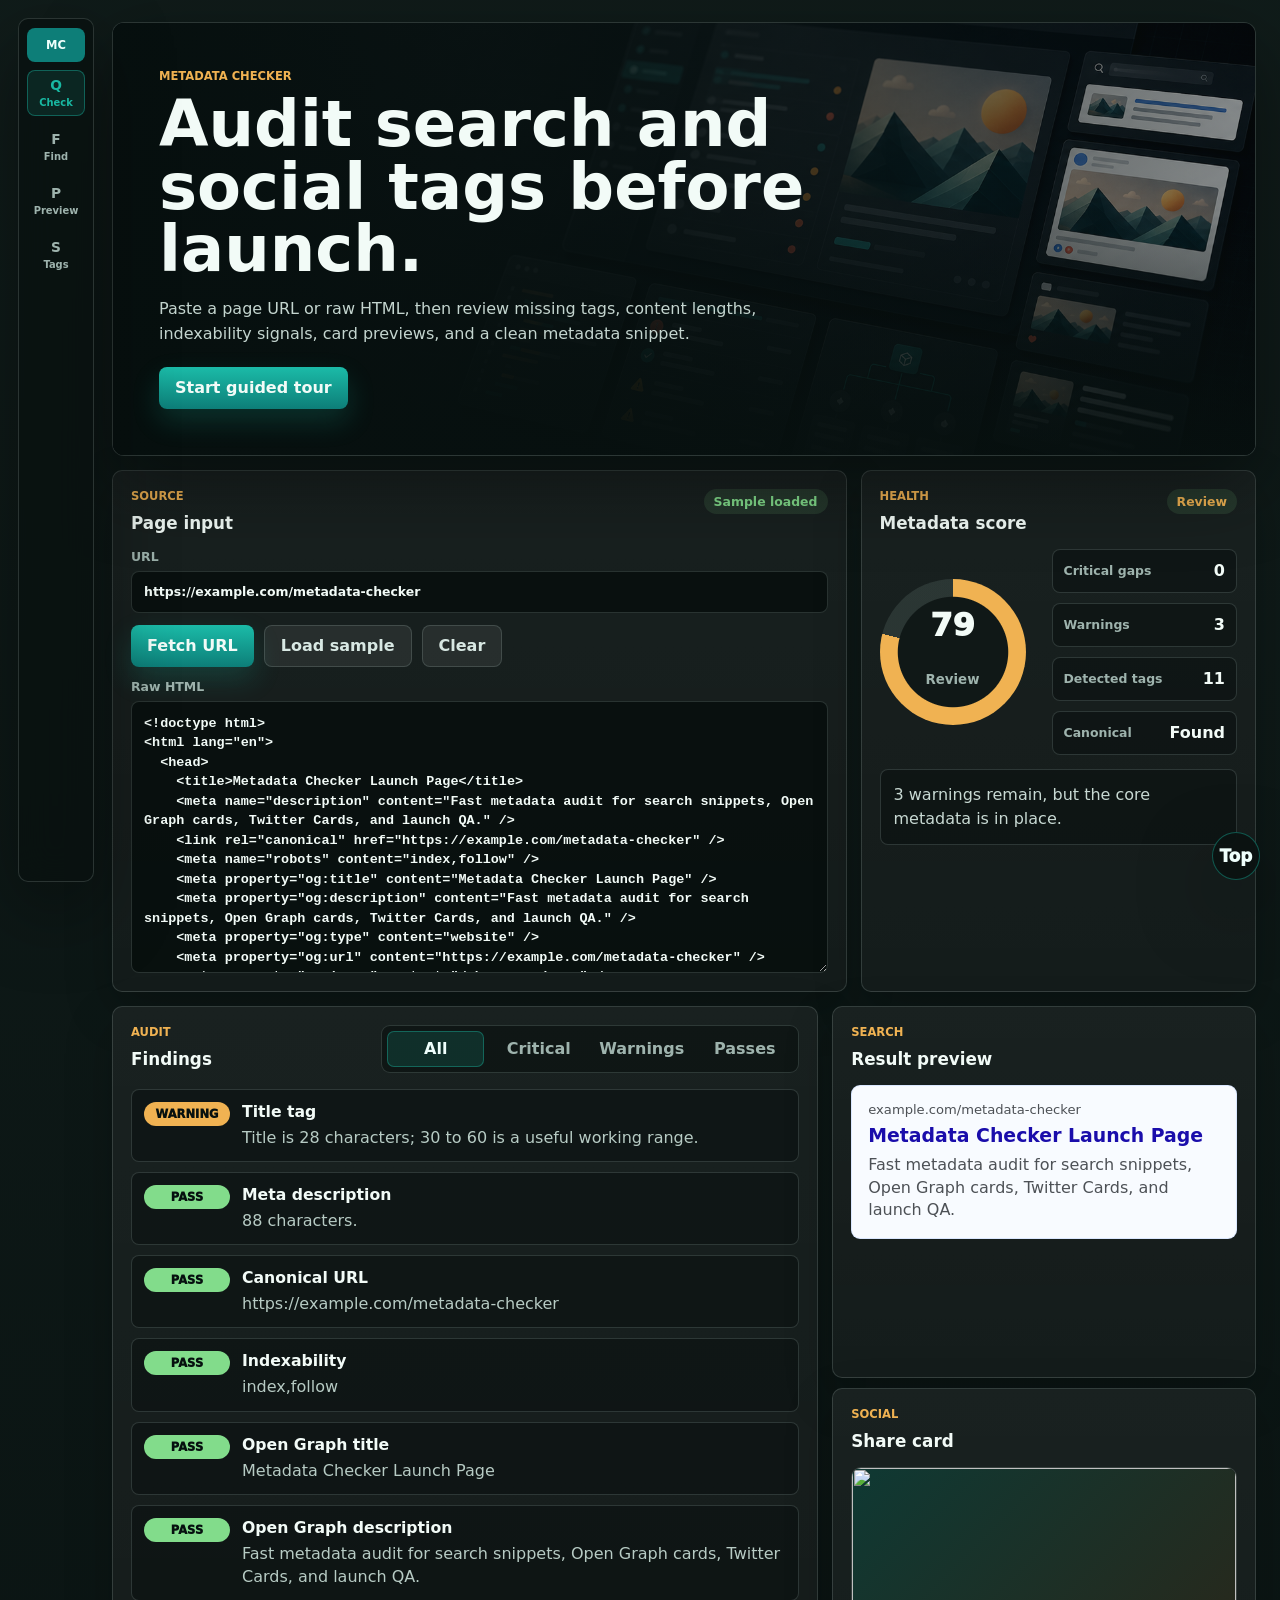
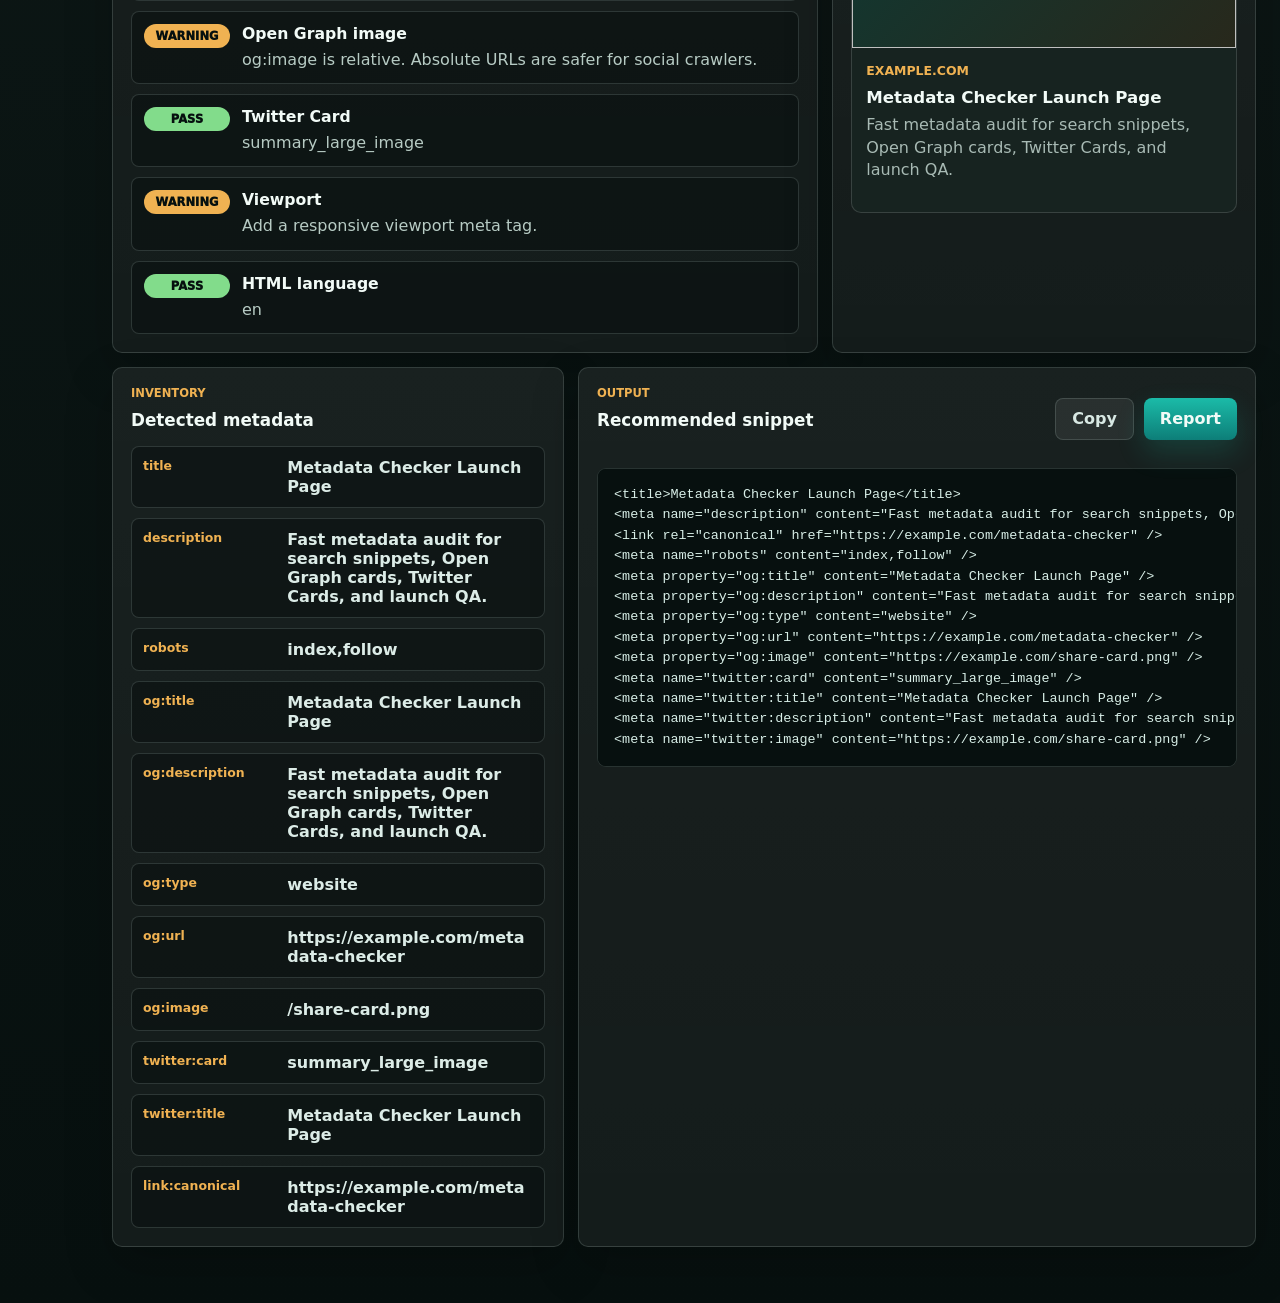
==== index.html @ cd03e4bb "Initial Metadata Checker release" ====
<!doctype html>
<html lang="en">
  <head>
    <meta charset="utf-8" />
    <meta name="viewport" content="width=device-width, initial-scale=1" />
    <title>Metadata Checker | UtilityShelf</title>
    <meta
      name="description"
      content="Audit page titles, descriptions, canonical tags, robots directives, Open Graph cards, and Twitter metadata before launch."
    />
    <meta property="og:title" content="Metadata Checker | UtilityShelf" />
    <meta
      property="og:description"
      content="A browser-first launch QA tool for checking search and social metadata before a page goes live."
    />
    <meta property="og:type" content="website" />
    <meta property="og:url" content="https://metadata-checker.utilityshelf.site/" />
    <link rel="canonical" href="https://metadata-checker.utilityshelf.site/" />
    <link rel="stylesheet" href="styles.css" />
  </head>
  <body>
    <main class="app-shell">
      <aside class="nav-rail" aria-label="Metadata Checker navigation">
        <div class="nav-logo" aria-hidden="true">MC</div>
        <a class="nav-icon is-active" href="#check" aria-label="Checker"><span>Q</span><b>Check</b></a>
        <a class="nav-icon" href="#findings" aria-label="Findings"><span>F</span><b>Find</b></a>
        <a class="nav-icon" href="#previews" aria-label="Previews"><span>P</span><b>Preview</b></a>
        <a class="nav-icon" href="#snippet" aria-label="Snippet"><span>S</span><b>Tags</b></a>
      </aside>

      <section id="check" class="hero">
        <div class="hero__media" aria-hidden="true">
          <img src="assets/metadata-hero.png" alt="" />
        </div>
        <div class="hero__copy">
          <p class="eyebrow">Metadata Checker</p>
          <h1>Audit search and social tags before launch.</h1>
          <p>
            Paste a page URL or raw HTML, then review missing tags, content lengths,
            indexability signals, card previews, and a clean metadata snippet.
          </p>
          <div class="hero__actions">
            <button class="button button--primary" id="start-tour" type="button">Start guided tour</button>
          </div>
        </div>
      </section>

      <section class="checker-grid" aria-label="Metadata input and score">
        <section class="panel input-panel">
          <div class="panel__head">
            <div>
              <p class="eyebrow">Source</p>
              <h2>Page input</h2>
            </div>
            <span class="status-pill" id="source-state">Sample loaded</span>
          </div>

          <label class="field">
            <span>URL</span>
            <input id="page-url" type="url" placeholder="https://example.com/page" />
          </label>

          <div class="input-actions">
            <button class="button button--primary" id="fetch-url" type="button">Fetch URL</button>
            <button class="button button--secondary" id="load-sample" type="button">Load sample</button>
            <button class="button button--secondary" id="clear-input" type="button">Clear</button>
          </div>

          <label class="field">
            <span>Raw HTML</span>
            <textarea id="html-input" rows="12" spellcheck="false"></textarea>
          </label>
        </section>

        <section class="panel score-panel">
          <div class="panel__head">
            <div>
              <p class="eyebrow">Health</p>
              <h2>Metadata score</h2>
            </div>
            <span class="status-pill" id="score-state">Good</span>
          </div>

          <div class="score-layout">
            <div class="ring score-ring" aria-label="Metadata score">
              <span id="score-value">82</span>
              <small id="score-label">Ready</small>
            </div>
            <div class="metric-list">
              <div class="metric-row"><span>Critical gaps</span><strong id="critical-count">1</strong></div>
              <div class="metric-row"><span>Warnings</span><strong id="warning-count">3</strong></div>
              <div class="metric-row"><span>Detected tags</span><strong id="tag-count">11</strong></div>
              <div class="metric-row"><span>Canonical</span><strong id="canonical-state">Found</strong></div>
            </div>
          </div>

          <div class="summary-box" id="summary-box">
            Title and description are present. Open Graph image needs attention.
          </div>
        </section>
      </section>

      <section class="dashboard">
        <section id="findings" class="panel findings-panel">
          <div class="panel__head">
            <div>
              <p class="eyebrow">Audit</p>
              <h2>Findings</h2>
            </div>
            <div class="segmented" role="group" aria-label="Finding filter">
              <button class="segment is-active" data-filter="all" type="button">All</button>
              <button class="segment" data-filter="critical" type="button">Critical</button>
              <button class="segment" data-filter="warning" type="button">Warnings</button>
              <button class="segment" data-filter="pass" type="button">Passes</button>
            </div>
          </div>
          <div class="finding-list" id="finding-list"></div>
        </section>

        <section id="previews" class="preview-stack">
          <section class="panel">
            <div class="panel__head">
              <div>
                <p class="eyebrow">Search</p>
                <h2>Result preview</h2>
              </div>
            </div>
            <article class="serp-card">
              <p class="serp-url" id="serp-url">example.com</p>
              <h3 id="serp-title">Metadata Checker Launch Page</h3>
              <p id="serp-description">
                Fast metadata audit for search snippets, Open Graph cards, Twitter Cards, and launch QA.
              </p>
            </article>
          </section>

          <section class="panel">
            <div class="panel__head">
              <div>
                <p class="eyebrow">Social</p>
                <h2>Share card</h2>
              </div>
            </div>
            <article class="social-card">
              <div class="social-image" id="social-image">
                <span>No image</span>
              </div>
              <div class="social-copy">
                <p id="social-domain">example.com</p>
                <h3 id="social-title">Metadata Checker Launch Page</h3>
                <p id="social-description">
                  Fast metadata audit for search snippets, Open Graph cards, Twitter Cards, and launch QA.
                </p>
              </div>
            </article>
          </section>
        </section>
      </section>

      <section class="tag-grid">
        <section class="panel detected-panel">
          <div class="panel__head">
            <div>
              <p class="eyebrow">Inventory</p>
              <h2>Detected metadata</h2>
            </div>
          </div>
          <div class="tag-table" id="tag-table"></div>
        </section>

        <section id="snippet" class="panel snippet-panel">
          <div class="panel__head">
            <div>
              <p class="eyebrow">Output</p>
              <h2>Recommended snippet</h2>
            </div>
            <div class="output-actions">
              <button class="button button--secondary" id="copy-snippet" type="button">Copy</button>
              <button class="button button--primary" id="download-report" type="button">Report</button>
            </div>
          </div>
          <pre><code id="snippet-code"></code></pre>
        </section>
      </section>
    </main>

    <div class="floating-actions" aria-label="Quick page actions">
      <a class="float-button back-to-top" id="back-to-top" href="#check" aria-label="Back to top">Top</a>
    </div>

    <div class="tour-overlay" id="tour-overlay" hidden>
      <div class="tour-shade" aria-hidden="true"></div>
      <section class="tour-card" role="dialog" aria-modal="true" aria-labelledby="tour-title">
        <div class="tour-progress">
          <span id="tour-step-count">Step 1 of 6</span>
          <button class="tour-close" id="tour-close" type="button" aria-label="Close tour">x</button>
        </div>
        <h2 id="tour-title">Start with a source</h2>
        <p id="tour-copy">Paste raw HTML or fetch a URL, then the audit updates from the current page metadata.</p>
        <div class="tour-actions">
          <button class="button button--secondary" id="tour-prev" type="button">Back</button>
          <button class="button button--primary" id="tour-next" type="button">Next</button>
        </div>
      </section>
    </div>

    <script src="script.js"></script>
  </body>
</html>
---- styles.css ----
:root {
  color-scheme: dark;
  --page: #07100f;
  --panel: #101817;
  --panel-2: #14211f;
  --line: rgba(190, 211, 205, 0.18);
  --ink: #f2fbf7;
  --muted: #9eb3ad;
  --faint: #71847f;
  --teal: #19b8a2;
  --teal-2: #0d7e78;
  --amber: #f0b252;
  --coral: #ef6b63;
  --blue: #79a8ff;
  --green: #82dc8b;
  --shadow: 0 28px 80px rgba(0, 0, 0, 0.42);
}

* {
  box-sizing: border-box;
}

html {
  scroll-behavior: smooth;
}

body {
  margin: 0;
  overflow-x: hidden;
  background:
    linear-gradient(180deg, rgba(18, 30, 28, 0.82), rgba(7, 16, 15, 0.98)),
    var(--page);
  color: var(--ink);
  font-family: Inter, ui-sans-serif, system-ui, -apple-system, BlinkMacSystemFont, "Segoe UI", sans-serif;
}

button,
input,
textarea {
  font: inherit;
}

.app-shell {
  min-height: 100vh;
  padding: 22px 24px 56px 112px;
}

.nav-rail {
  position: fixed;
  inset: 18px auto 18px 18px;
  z-index: 10;
  width: 76px;
  display: grid;
  gap: 8px;
  justify-items: center;
  align-content: start;
  padding: 9px 0;
  border: 1px solid var(--line);
  border-radius: 10px;
  background: rgba(10, 18, 17, 0.88);
  box-shadow: var(--shadow);
  backdrop-filter: blur(18px);
}

.nav-logo,
.nav-icon {
  width: 58px;
  min-height: 46px;
  display: grid;
  place-items: center;
  border-radius: 8px;
  color: var(--muted);
  text-decoration: none;
  font-weight: 900;
}

.nav-logo {
  min-height: 34px;
  background: var(--teal-2);
  color: #effffc;
  font-size: 0.72rem;
}

.nav-icon {
  gap: 2px;
  padding: 6px 4px;
  border: 1px solid transparent;
}

.nav-icon.is-active,
.nav-icon:hover {
  border-color: rgba(25, 184, 162, 0.42);
  background: rgba(25, 184, 162, 0.12);
  color: var(--teal);
}

.nav-icon span {
  font-size: 0.86rem;
  line-height: 1;
}

.nav-icon b {
  color: currentColor;
  font-size: 0.62rem;
  line-height: 1;
}

.hero {
  position: relative;
  min-height: 380px;
  overflow: hidden;
  display: grid;
  align-items: end;
  border: 1px solid var(--line);
  border-radius: 12px;
  background: #0c1514;
  box-shadow: var(--shadow);
}

.hero__media {
  position: absolute;
  inset: 0;
  opacity: 0.72;
}

.hero__media img {
  width: 100%;
  height: 100%;
  object-fit: cover;
}

.hero::after {
  content: "";
  position: absolute;
  inset: 0;
  background:
    linear-gradient(90deg, rgba(7, 16, 15, 0.97) 0%, rgba(7, 16, 15, 0.82) 42%, rgba(7, 16, 15, 0.2) 100%),
    linear-gradient(0deg, rgba(7, 16, 15, 0.9), transparent 58%);
}

.hero__copy {
  position: relative;
  z-index: 1;
  max-width: 760px;
  padding: 46px;
}

.eyebrow {
  margin: 0 0 10px;
  color: var(--amber);
  font-size: 0.72rem;
  font-weight: 900;
  letter-spacing: 0;
  text-transform: uppercase;
}

h1,
h2,
h3,
p {
  margin-top: 0;
}

h1 {
  max-width: 720px;
  margin-bottom: 16px;
  font-size: clamp(2.35rem, 5vw, 4.7rem);
  line-height: 0.98;
  letter-spacing: 0;
}

h2 {
  margin-bottom: 0;
  font-size: 1.05rem;
  letter-spacing: 0;
}

.hero__copy p:not(.eyebrow) {
  max-width: 610px;
  color: #c4d5cf;
  line-height: 1.55;
}

.hero__actions {
  display: flex;
  flex-wrap: wrap;
  gap: 10px;
  margin-top: 20px;
}

.checker-grid,
.dashboard,
.tag-grid {
  display: grid;
  gap: 14px;
  margin-top: 14px;
}

.checker-grid {
  grid-template-columns: 1.3fr 0.7fr;
}

.dashboard {
  grid-template-columns: minmax(0, 1.25fr) minmax(360px, 0.75fr);
}

.tag-grid {
  grid-template-columns: minmax(360px, 0.8fr) minmax(0, 1.2fr);
}

.panel {
  min-width: 0;
  padding: 18px;
  border: 1px solid var(--line);
  border-radius: 10px;
  background:
    linear-gradient(180deg, rgba(255, 255, 255, 0.04), rgba(255, 255, 255, 0.014)),
    var(--panel);
  box-shadow: 0 18px 48px rgba(0, 0, 0, 0.22);
}

.panel__head {
  display: flex;
  align-items: start;
  justify-content: space-between;
  gap: 14px;
  margin-bottom: 16px;
}

.field {
  display: grid;
  gap: 7px;
  color: var(--muted);
  font-size: 0.78rem;
  font-weight: 850;
}

.field + .field {
  margin-top: 12px;
}

input[type="url"],
textarea {
  width: 100%;
  min-height: 42px;
  border: 1px solid var(--line);
  border-radius: 8px;
  background: rgba(7, 14, 13, 0.82);
  color: var(--ink);
  padding: 0 12px;
}

textarea {
  min-height: 272px;
  padding: 12px;
  resize: vertical;
  line-height: 1.45;
  font-family: "Cascadia Code", Consolas, "Liberation Mono", monospace;
  font-size: 0.84rem;
}

.input-actions,
.output-actions {
  display: flex;
  flex-wrap: wrap;
  gap: 10px;
  margin: 12px 0;
}

.button,
.segment {
  border: 0;
  cursor: pointer;
}

.button {
  min-height: 42px;
  display: inline-flex;
  align-items: center;
  justify-content: center;
  padding: 0 16px;
  border-radius: 8px;
  color: var(--ink);
  font-weight: 850;
}

.button--primary {
  background: linear-gradient(180deg, #1bbba8, #0d7e78);
  box-shadow: 0 12px 28px rgba(25, 184, 162, 0.2);
}

.button--secondary {
  border: 1px solid var(--line);
  background: rgba(255, 255, 255, 0.07);
  color: #d8e8e3;
}

.status-pill {
  min-width: 62px;
  padding: 5px 10px;
  border-radius: 999px;
  background: rgba(130, 220, 139, 0.12);
  color: var(--green);
  font-size: 0.78rem;
  font-weight: 900;
  text-align: center;
}

.score-layout {
  display: grid;
  grid-template-columns: 154px 1fr;
  gap: 18px;
  align-items: center;
}

.ring {
  width: 146px;
  aspect-ratio: 1;
  display: grid;
  place-items: center;
  border-radius: 50%;
  background:
    radial-gradient(circle at center, var(--panel) 0 53%, transparent 54%),
    conic-gradient(var(--teal) 0 82%, rgba(135, 159, 151, 0.18) 82% 100%);
}

.ring span {
  font-size: 2rem;
  font-weight: 950;
}

.ring small {
  display: block;
  margin-top: -36px;
  color: var(--muted);
  font-weight: 850;
}

.metric-list {
  display: grid;
  gap: 10px;
}

.metric-row,
.summary-box,
.finding-item,
.tag-row {
  border: 1px solid var(--line);
  border-radius: 8px;
  background: rgba(7, 14, 13, 0.48);
}

.metric-row {
  min-height: 44px;
  display: grid;
  grid-template-columns: minmax(0, 1fr) auto;
  gap: 12px;
  align-items: center;
  padding: 8px 11px;
}

.metric-row span {
  color: var(--muted);
  font-size: 0.78rem;
  font-weight: 800;
}

.metric-row strong {
  font-weight: 900;
  text-align: right;
}

.summary-box {
  margin-top: 14px;
  padding: 13px;
  color: #c8d9d3;
  line-height: 1.5;
}

.segmented {
  display: grid;
  grid-template-columns: repeat(4, minmax(74px, 1fr));
  gap: 6px;
  padding: 5px;
  border: 1px solid var(--line);
  border-radius: 9px;
  background: rgba(7, 14, 13, 0.52);
}

.segment {
  min-height: 36px;
  border-radius: 7px;
  background: transparent;
  color: var(--muted);
  font-weight: 900;
}

.segment.is-active {
  background: rgba(25, 184, 162, 0.15);
  color: #effffc;
  box-shadow: inset 0 0 0 1px rgba(25, 184, 162, 0.4);
}

.finding-list,
.tag-table,
.preview-stack {
  display: grid;
  gap: 10px;
}

.finding-item {
  display: grid;
  grid-template-columns: 86px 1fr;
  gap: 12px;
  padding: 12px;
}

.finding-badge {
  align-self: start;
  padding: 5px 8px;
  border-radius: 999px;
  color: #06100f;
  background: var(--green);
  font-size: 0.72rem;
  font-weight: 950;
  text-align: center;
  text-transform: uppercase;
}

.finding-item[data-severity="critical"] .finding-badge {
  background: var(--coral);
}

.finding-item[data-severity="warning"] .finding-badge {
  background: var(--amber);
}

.finding-item h3 {
  margin-bottom: 5px;
  font-size: 0.98rem;
}

.finding-item p {
  margin-bottom: 0;
  color: #b7cbc4;
  line-height: 1.45;
}

.serp-card {
  padding: 16px;
  border: 1px solid rgba(121, 168, 255, 0.24);
  border-radius: 9px;
  background: #f8fbff;
  color: #202124;
}

.serp-url {
  margin-bottom: 7px;
  color: #4d5156;
  font-size: 0.82rem;
}

.serp-card h3 {
  margin-bottom: 7px;
  color: #1a0dab;
  font-size: 1.18rem;
  line-height: 1.25;
}

.serp-card p:last-child {
  margin-bottom: 0;
  color: #4d5156;
  line-height: 1.4;
}

.social-card {
  overflow: hidden;
  border: 1px solid rgba(255, 255, 255, 0.14);
  border-radius: 10px;
  background: #172320;
}

.social-image {
  min-height: 180px;
  display: grid;
  place-items: center;
  background:
    linear-gradient(135deg, rgba(25, 184, 162, 0.22), rgba(240, 178, 82, 0.12)),
    #0c1514;
  color: var(--muted);
  font-weight: 900;
  text-align: center;
  overflow: hidden;
}

.social-image img {
  width: 100%;
  height: 100%;
  max-height: 240px;
  object-fit: cover;
}

.social-copy {
  padding: 14px;
}

.social-copy p {
  color: #a8bab4;
  line-height: 1.42;
}

.social-copy p:first-child {
  margin-bottom: 8px;
  color: var(--amber);
  font-size: 0.78rem;
  font-weight: 900;
  text-transform: uppercase;
}

.social-copy h3 {
  margin-bottom: 7px;
  font-size: 1.04rem;
}

.tag-row {
  display: grid;
  grid-template-columns: minmax(130px, 0.35fr) minmax(0, 0.65fr);
  gap: 12px;
  padding: 11px;
}

.tag-row span {
  color: var(--amber);
  font-size: 0.78rem;
  font-weight: 900;
  overflow-wrap: anywhere;
}

.tag-row strong {
  min-width: 0;
  color: #dcece7;
  font-weight: 760;
  overflow-wrap: anywhere;
}

pre {
  margin: 0;
  max-height: 486px;
  overflow: auto;
  border: 1px solid var(--line);
  border-radius: 9px;
  background: #07100f;
  color: #d8eee7;
  padding: 16px;
  font-size: 0.84rem;
  line-height: 1.52;
}

code {
  font-family: "Cascadia Code", Consolas, "Liberation Mono", monospace;
}

.floating-actions {
  position: fixed;
  right: 20px;
  bottom: 20px;
  z-index: 80;
  display: grid;
  gap: 10px;
}

.float-button {
  width: 48px;
  aspect-ratio: 1;
  display: grid;
  place-items: center;
  border: 1px solid rgba(25, 184, 162, 0.42);
  border-radius: 999px;
  background: rgba(10, 18, 17, 0.9);
  color: #effffc;
  box-shadow: var(--shadow);
  text-decoration: none;
  font-size: 1.05rem;
  font-weight: 950;
  backdrop-filter: blur(16px);
}

.float-button:hover,
.float-button:focus-visible {
  background: rgba(25, 184, 162, 0.22);
  outline: 2px solid rgba(25, 184, 162, 0.34);
  outline-offset: 3px;
}

.back-to-top {
  opacity: 0;
  pointer-events: none;
  transform: translateY(8px);
  transition: opacity 160ms ease, transform 160ms ease;
}

.back-to-top.is-visible {
  opacity: 1;
  pointer-events: auto;
  transform: translateY(0);
}

.tour-overlay[hidden] {
  display: none;
}

.tour-overlay {
  position: fixed;
  inset: 0;
  z-index: 120;
  pointer-events: none;
}

.tour-shade {
  position: absolute;
  inset: 0;
  background: rgba(0, 0, 0, 0.46);
  backdrop-filter: blur(1px);
}

.tour-card {
  position: fixed;
  right: 24px;
  bottom: 88px;
  z-index: 122;
  width: min(420px, calc(100vw - 32px));
  padding: 18px;
  border: 1px solid rgba(25, 184, 162, 0.42);
  border-radius: 12px;
  background: rgba(16, 24, 23, 0.98);
  box-shadow: var(--shadow);
  pointer-events: auto;
}

.tour-progress {
  display: flex;
  align-items: center;
  justify-content: space-between;
  gap: 12px;
  margin-bottom: 10px;
  color: var(--amber);
  font-size: 0.74rem;
  font-weight: 950;
  text-transform: uppercase;
}

.tour-close {
  width: 32px;
  aspect-ratio: 1;
  border: 1px solid var(--line);
  border-radius: 50%;
  background: rgba(255, 255, 255, 0.07);
  color: var(--ink);
  cursor: pointer;
  font-size: 1.1rem;
  font-weight: 900;
}

.tour-card h2 {
  margin-bottom: 8px;
  font-size: 1.24rem;
}

.tour-card p {
  margin-bottom: 0;
  color: #c7d8d2;
  line-height: 1.52;
}

.tour-actions {
  display: flex;
  flex-wrap: wrap;
  gap: 9px;
  margin-top: 14px;
}

.tour-target {
  position: relative;
  z-index: 70;
  box-shadow:
    0 0 0 3px rgba(25, 184, 162, 0.78),
    0 20px 70px rgba(0, 0, 0, 0.52);
}

@media (max-width: 1120px) {
  .checker-grid,
  .dashboard,
  .tag-grid {
    grid-template-columns: 1fr;
  }
}

@media (max-width: 780px) {
  .app-shell {
    padding: 14px 12px 40px;
  }

  .nav-rail {
    position: sticky;
    top: 8px;
    inset: auto;
    width: 100%;
    grid-template-columns: repeat(5, minmax(0, 1fr));
    justify-content: center;
    margin-bottom: 12px;
  }

  .nav-logo,
  .nav-icon {
    width: min(58px, 100%);
  }

  .hero {
    min-height: 440px;
  }

  .hero__copy {
    max-width: 100%;
    padding: 32px 22px;
  }

  h1 {
    font-size: clamp(2rem, 10vw, 2.35rem);
    line-height: 1.03;
    overflow-wrap: anywhere;
  }

  .hero__copy p:not(.eyebrow) {
    max-width: 100%;
  }

  .score-layout,
  .finding-item,
  .tag-row,
  .segmented {
    grid-template-columns: 1fr;
  }

  .score-layout {
    justify-items: center;
  }

  .metric-list {
    width: 100%;
  }

  .panel__head {
    flex-direction: column;
  }

  .input-actions .button,
  .output-actions .button {
    min-width: 0;
    flex: 1 1 142px;
  }

  input[type="url"],
  textarea,
  pre {
    min-width: 0;
  }

  .floating-actions {
    right: 12px;
    bottom: 12px;
  }

  .float-button {
    width: 44px;
  }

  .tour-card {
    left: 12px;
    right: 12px;
    bottom: 68px;
    width: auto;
  }

  .tour-actions .button {
    flex: 1;
  }
}
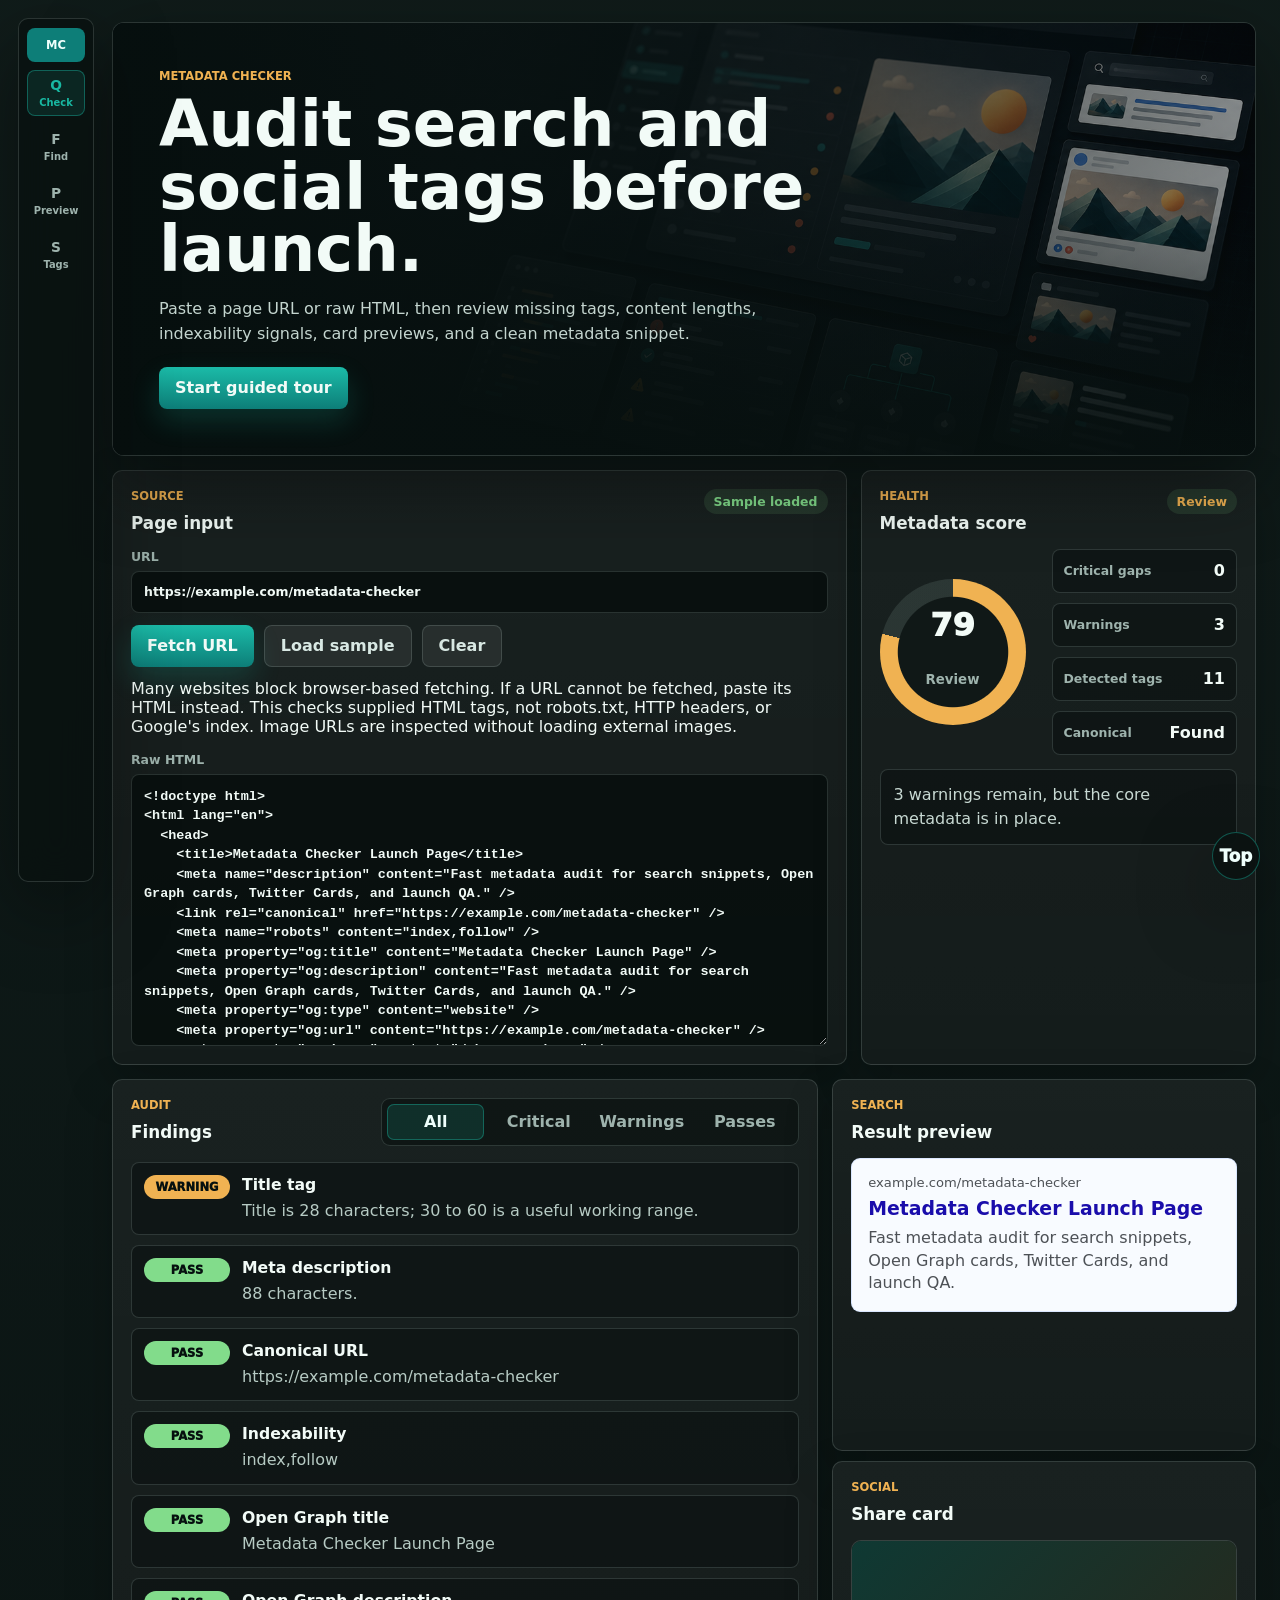
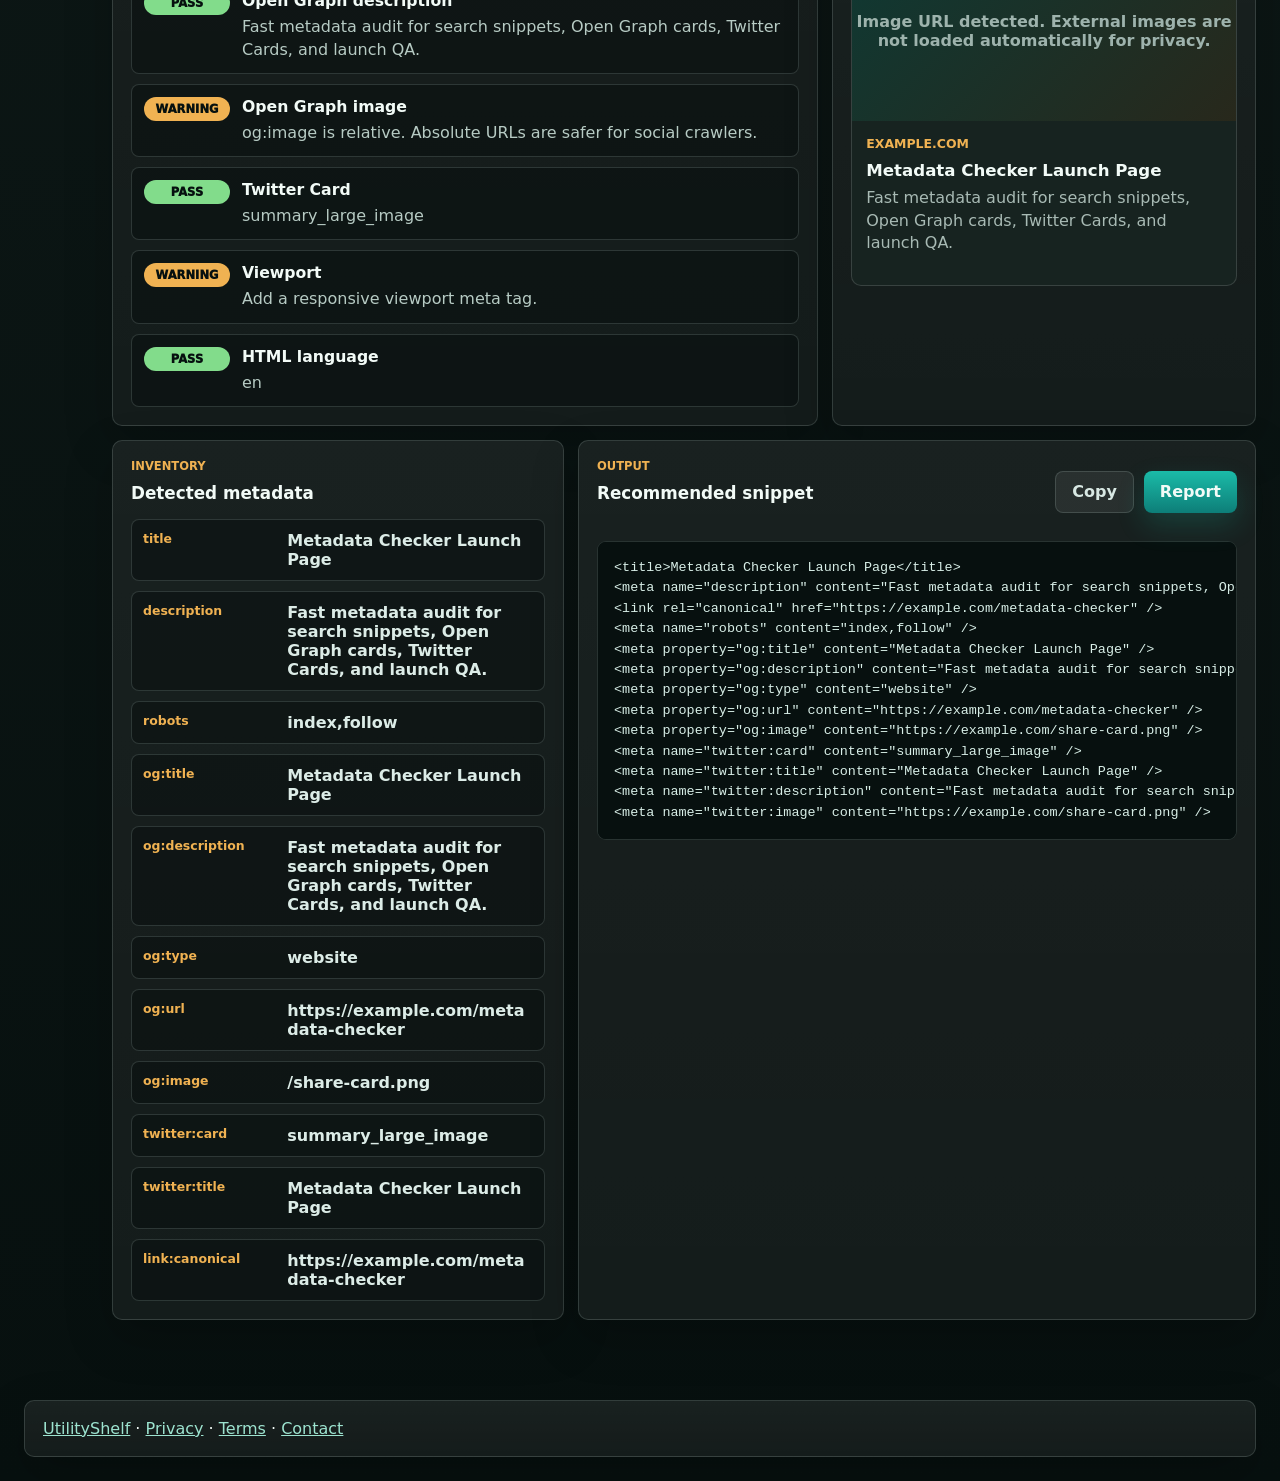
==== commit 96906737: "Fix metadata audit state validation exports and privacy before launch" ====
--- a/index.html
+++ b/index.html
@@ -52,7 +52,7 @@
               <p class="eyebrow">Source</p>
               <h2>Page input</h2>
             </div>
-            <span class="status-pill" id="source-state">Sample loaded</span>
+            <span class="status-pill" id="source-state" role="status">Sample loaded</span>
           </div>
 
           <label class="field">
@@ -65,6 +65,7 @@
             <button class="button button--secondary" id="load-sample" type="button">Load sample</button>
             <button class="button button--secondary" id="clear-input" type="button">Clear</button>
           </div>
+          <p>Many websites block browser-based fetching. If a URL cannot be fetched, paste its HTML instead. This checks supplied HTML tags, not robots.txt, HTTP headers, or Google's index. Image URLs are inspected without loading external images.</p>
 
           <label class="field">
             <span>Raw HTML</span>
@@ -184,6 +185,7 @@
       </section>
     </main>
 
+    <footer class="panel site-footer"><nav aria-label="Site policies"><a href="https://utilityshelf.site/">UtilityShelf</a> · <a href="privacy.html">Privacy</a> · <a href="terms.html">Terms</a> · <a href="contact.html">Contact</a></nav></footer>
     <div class="floating-actions" aria-label="Quick page actions">
       <a class="float-button back-to-top" id="back-to-top" href="#check" aria-label="Back to top">Top</a>
     </div>
@@ -205,5 +207,8 @@
     </div>
 
     <script src="script.js"></script>
+    <!-- Cloudflare Web Analytics -->
+    <script type="module" src="https://static.cloudflareinsights.com/beacon.min.js" data-cf-beacon='{"token": "104d69dafb54484bbb4e18e34d50c835"}'></script>
+    <!-- End Cloudflare Web Analytics -->
   </body>
 </html>
--- a/styles.css
+++ b/styles.css
@@ -1,3 +1,6 @@
+.site-footer { margin: 24px; }
+.site-footer a { color: #9de4d0; }
+
 :root {
   color-scheme: dark;
   --page: #07100f;
